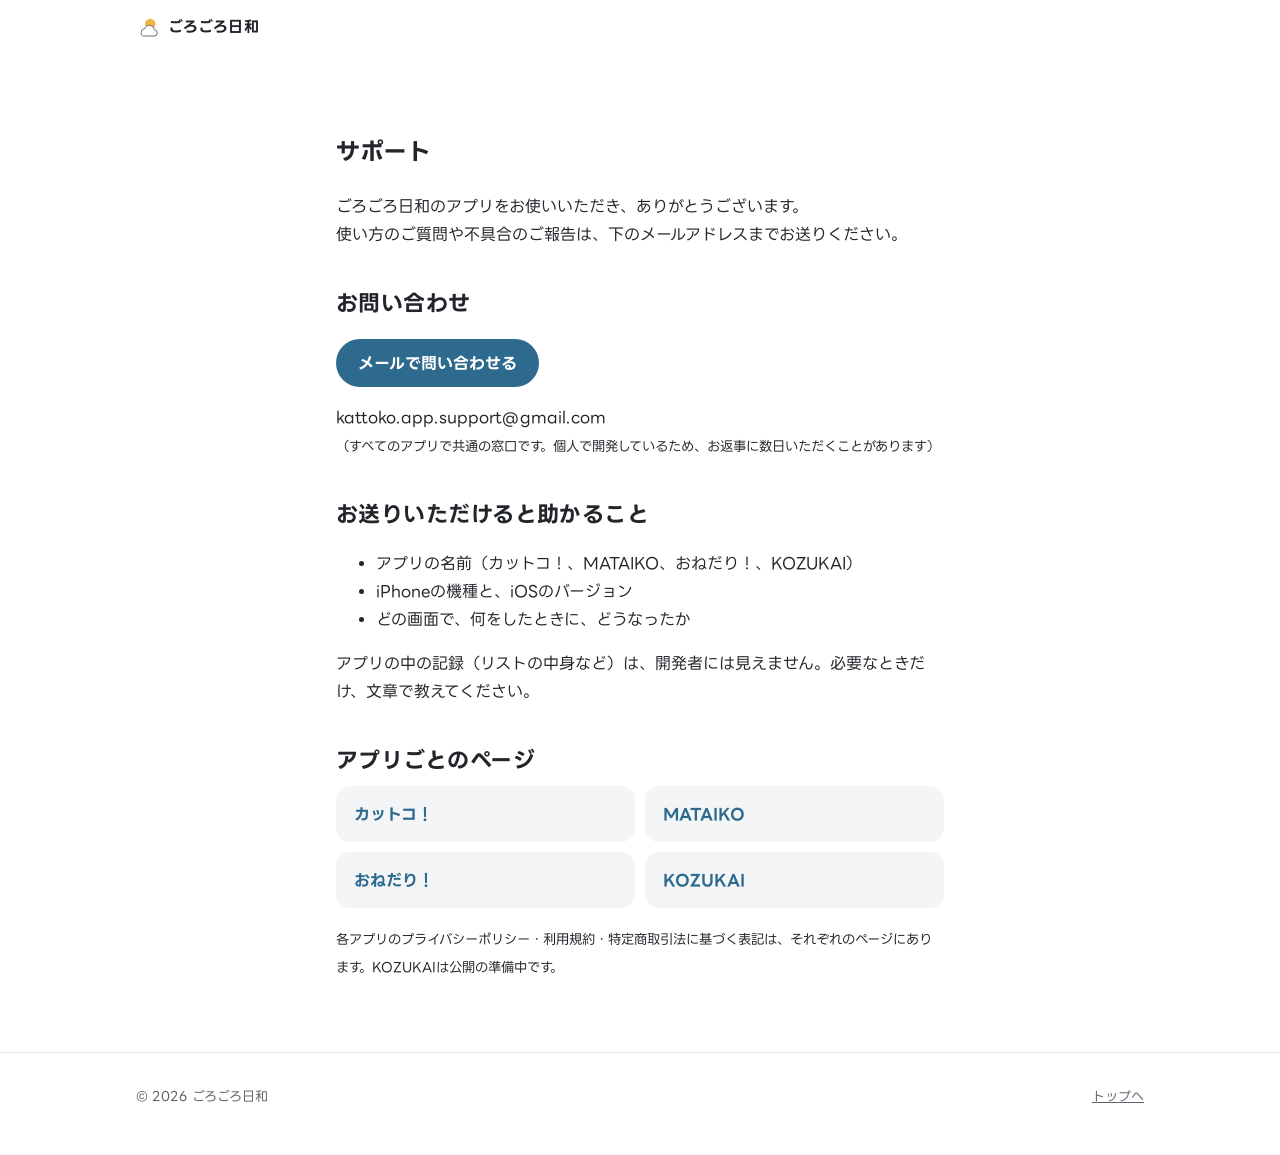
==== support/index.html @ e31d8586 "ポータル（トップ・アプリ紹介・サポート・プライバシー）を追加 - トップ: アプリ一覧（apps.json から表示、画面のスクリーンショット付き）、KOZUKAIは近日公開 - アプリ紹介ページ: " ====
<!doctype html>
<html lang="ja">
<head>
  <meta charset="utf-8">
  <meta name="viewport" content="width=device-width, initial-scale=1, viewport-fit=cover">
  <meta name="referrer" content="no-referrer">
  <title>サポート｜ごろごろ日和</title>
  <meta name="description" content="ごろごろ日和のアプリについてのお問い合わせ・サポート。">
  <link rel="preconnect" href="https://fonts.googleapis.com">
  <link rel="preconnect" href="https://fonts.gstatic.com" crossorigin>
  <link rel="stylesheet" href="https://fonts.googleapis.com/css2?family=LINE+Seed+JP:wght@400;700;800&display=swap">
  <link rel="stylesheet" href="/assets/site.css">
</head>
<body>

<header class="site-header">
  <div class="wrap">
    <a class="brand" href="/">
      <svg class="brand-mark" viewBox="0 0 64 64" aria-hidden="true">
        <circle cx="38" cy="24" r="14" fill="var(--sun)"/>
        <path d="M14 46a10 10 0 0 1 9.6-10 13 13 0 0 1 25.2 3.4A8 8 0 0 1 48 56H18a8 8 0 0 1-4-10z" fill="var(--surface)" stroke="var(--sub)" stroke-width="2.5" stroke-linejoin="round"/>
      </svg>
      ごろごろ日和
    </a>
  </div>
</header>

<main>
  <section class="section">
    <div class="wrap prose">
      <h1>サポート</h1>
      <p>ごろごろ日和のアプリをお使いいただき、ありがとうございます。<br>使い方のご質問や不具合のご報告は、下のメールアドレスまでお送りください。</p>

      <h2>お問い合わせ</h2>
      <p><a class="btn" href="mailto:kattoko.app.support@gmail.com">メールで問い合わせる</a></p>
      <p>kattoko.app.support@gmail.com<br>
      <small>（すべてのアプリで共通の窓口です。個人で開発しているため、お返事に数日いただくことがあります）</small></p>

      <h2>お送りいただけると助かること</h2>
      <ul>
        <li>アプリの名前（カットコ！、MATAIKO、おねだり！、KOZUKAI）</li>
        <li>iPhoneの機種と、iOSのバージョン</li>
        <li>どの画面で、何をしたときに、どうなったか</li>
      </ul>
      <p>アプリの中の記録（リストの中身など）は、開発者には見えません。必要なときだけ、文章で教えてください。</p>

      <h2>アプリごとのページ</h2>
      <ul class="link-list">
        <li><a href="/kattoko/">カットコ！</a></li>
        <li><a href="/mataiko/">MATAIKO</a></li>
        <li><a href="/onedari/">おねだり！</a></li>
        <li><a href="https://ryoswalker.github.io/kozukai-legal/">KOZUKAI</a></li>
      </ul>
      <p><small>各アプリのプライバシーポリシー・利用規約・特定商取引法に基づく表記は、それぞれのページにあります。KOZUKAIは公開の準備中です。</small></p>
    </div>
  </section>
</main>

<footer class="site-footer">
  <div class="wrap">
    <span>© 2026 ごろごろ日和</span>
    <span><a href="/">トップへ</a></span>
  </div>
</footer>
</body>
</html>
---- assets/site.css ----
/*
  ごろごろ日和 サイト共通スタイル（トップ・アプリ紹介・サポート）
  - 外部から読むのは Google Fonts の LINE Seed JP だけ（各HTMLの <link>）。スクリプトは自前のみ
  - フォントが読めないときは、端末のフォント（ヒラギノ・游ゴシック・メイリオ）で表示する
  - 色は :root の変数で決める。アプリ紹介ページは、各ページの <style> で変数を上書きしてアプリの配色にする
*/

:root {
  /* 屋号の色は控えめに。主役は各アプリの色（カードの --card-accent） */
  --bg: #ffffff;
  --surface: #ffffff;
  --quiet: #f4f5f6;         /* 区切りの面 */
  --text: #22262b;
  --sub: #5d646d;           /* 白地で 6.1:1 */
  --accent: #2e6a8e;        /* リンク（白地で 5.9:1） */
  --accent-text: #ffffff;
  --accent-soft: #e6eff5;
  --ink-btn: #22262b;       /* アプリ一覧のボタン（白文字で 15:1） */
  --ink-btn-text: #ffffff;
  --sun: #f2b544;           /* ロゴの太陽のみ */
  --rule: #e6e8eb;
  --radius: 20px;
  --max: 1040px;
}
@media (prefers-color-scheme: dark) {
  :root:not([data-theme="light"]) {
    --bg: #18191b;
    --surface: #222427;
    --quiet: #1e2022;
    --text: #eceef0;
    --sub: #a3a9b0;
    --accent: #8cc3e3;
    --accent-text: #18191b;
    --accent-soft: #24313a;
    --ink-btn: #eceef0;
    --ink-btn-text: #18191b;
    --sun: #e0a73c;
    --rule: #33363a;
  }
}

* { box-sizing: border-box; }
html { -webkit-text-size-adjust: 100%; }
body {
  margin: 0;
  background: var(--bg);
  color: var(--text);
  font-family: "LINE Seed JP", "Hiragino Sans", "Hiragino Kaku Gothic ProN", "Yu Gothic UI", "Meiryo", sans-serif;
  line-height: 1.75;
  font-size: 16px;
}
img { max-width: 100%; display: block; }
a { color: var(--accent); }
a:focus-visible, button:focus-visible { outline: 3px solid var(--sun); outline-offset: 2px; border-radius: 6px; }

.wrap { max-width: var(--max); margin: 0 auto; padding: 0 16px; }
.section { padding: 56px 0; }
.section + .section { border-top: 1px solid var(--rule); }
.section h2 { font-size: 22px; margin: 0 0 6px; letter-spacing: .02em; }
.section .lead { color: var(--sub); margin: 0 0 28px; }

/* ヘッダー・フッター */
.site-header { padding: 14px 0; }
.site-header .wrap { display: flex; align-items: center; justify-content: space-between; gap: 12px; }
.brand { display: flex; align-items: center; gap: 8px; color: var(--text); text-decoration: none; font-weight: 700; font-size: 15px; letter-spacing: .04em; }
.brand-mark { width: 24px; height: 24px; flex: none; }
.site-nav { display: flex; gap: 16px; font-size: 14px; }
.site-nav a { color: var(--sub); text-decoration: none; }
.site-nav a:hover { color: var(--text); }

.site-footer { padding: 32px 0 48px; color: var(--sub); font-size: 13px; border-top: 1px solid var(--rule); }
.site-footer .wrap { display: flex; flex-wrap: wrap; gap: 8px 20px; justify-content: space-between; }
.site-footer a { color: var(--sub); }

/* トップの導入：屋号ではなく「何をつくっているか」を大きく */
.hero { padding: 28px 0 28px; }
.hero h1 span { display: inline-block; }
.hero h1 { font-size: clamp(26px, 7vw, 48px); line-height: 1.35; margin: 0 0 12px; font-weight: 800; letter-spacing: .01em; }
.hero p { margin: 0; max-width: 36em; color: var(--sub); font-size: 16px; }

/* アプリの一覧：1アプリ＝そのアプリの色の面。スマホは縦に積み、広い画面は2列 */
.app-grid { list-style: none; padding: 0; margin: 0; display: grid; gap: 14px; grid-template-columns: 1fr; }
@media (min-width: 760px) { .app-grid { grid-template-columns: 1fr 1fr; gap: 18px; } }
.app-card {
  --tint: var(--surface);
  background: var(--tint);
  background: color-mix(in srgb, var(--card-accent, var(--accent)) 15%, var(--surface));
  border-radius: 24px; padding: 22px 20px 20px;
  display: grid; grid-template-columns: 72px 1fr; gap: 0 16px; align-items: center;
}
@media (prefers-color-scheme: dark) {
  :root:not([data-theme="light"]) .app-card { background: color-mix(in srgb, var(--card-accent, var(--accent)) 20%, var(--surface)); }
}
.app-card img { width: 72px; height: 72px; border-radius: 17px; box-shadow: 0 2px 8px rgba(0,0,0,.12); }
.app-card > div { display: contents; }
.app-card h3 { grid-column: 2; margin: 0; font-size: 26px; line-height: 1.25; font-weight: 800; letter-spacing: .01em; }
.app-card h3 a { color: inherit; text-decoration: none; }
.app-card p { grid-column: 1 / -1; margin: 16px 0 18px; font-size: 19px; line-height: 1.55; font-weight: 600; }
.app-card .links { grid-column: 1 / -1; display: flex; flex-wrap: wrap; align-items: center; gap: 10px 18px; }
.app-card .links a { font-size: 15px; font-weight: 700; color: var(--text); }
.app-card .links a.store { display: inline-flex; align-items: center; min-height: 46px; padding: 0 20px; border-radius: 999px; background: var(--ink-btn); color: var(--ink-btn-text); text-decoration: none; }
@media (min-width: 760px) { .app-card { padding: 28px 26px 24px; } .app-card h3 { font-size: 28px; } }

/* 約束（大事にしていること） */
.promises { list-style: none; padding: 0; margin: 0; display: grid; gap: 8px 24px; grid-template-columns: repeat(auto-fill, minmax(min(100%, 210px), 1fr)); }
.promises li { border-top: 2px solid var(--text); padding: 14px 0 4px; }
.promises strong { display: block; font-size: 16px; margin-bottom: 4px; }
.promises span { color: var(--sub); font-size: 14px; line-height: 1.6; display: block; }

/* ボタン */
.btn { display: inline-flex; align-items: center; justify-content: center; gap: 8px; min-height: 48px; padding: 0 22px; border-radius: 999px; background: var(--accent); color: var(--accent-text); font-weight: 700; text-decoration: none; }
.btn-sub { background: transparent; color: var(--accent); border: 1.5px solid currentColor; }

/* アプリ紹介ページ */
.app-hero { padding: 40px 0 48px; display: grid; gap: 24px; align-items: center; grid-template-columns: 1fr; text-align: center; }
.app-hero img.icon { width: 112px; height: 112px; border-radius: 26px; margin: 0 auto; box-shadow: 0 6px 18px rgba(0,0,0,.12); }
.app-hero h1 { margin: 0; font-size: clamp(28px, 7vw, 40px); }
.app-hero .catch { margin: 4px 0 0; font-size: 18px; }
.app-hero .note { margin: 6px 0 20px; color: var(--sub); font-size: 14px; }

.clouds { list-style: none; padding: 0; margin: 0; display: grid; gap: 14px; }
.clouds li { background: var(--surface); border-radius: var(--radius); padding: 18px; display: grid; gap: 10px; grid-template-columns: 1fr; }
.clouds .before, .clouds .after { display: flex; gap: 10px; align-items: flex-start; }
.clouds .before { color: var(--sub); }
.clouds .label { flex: none; font-size: 12px; font-weight: 700; padding: 2px 10px; border-radius: 999px; margin-top: 3px; }
.clouds .before .label { background: var(--rule); color: var(--sub); }
.clouds .after .label { background: var(--accent-soft); color: var(--accent-strong, var(--accent)); }
@media (min-width: 720px) {
  .clouds li { grid-template-columns: 1fr 1fr; align-items: center; }
}

.features { list-style: none; padding: 0; margin: 0; display: grid; gap: 28px; grid-template-columns: repeat(auto-fill, minmax(min(100%, 240px), 1fr)); }
.features img { width: 100%; max-width: 260px; margin: 0 auto 12px; border-radius: 22px; box-shadow: 0 4px 14px rgba(0,0,0,.10); background: var(--surface); }
.features h3 { margin: 0 0 4px; font-size: 17px; text-align: center; }
.features p { margin: 0; color: var(--sub); font-size: 14px; text-align: center; line-height: 1.6; }

.price { background: var(--surface); border-radius: var(--radius); padding: 22px; display: grid; gap: 14px; }
.price-row { display: flex; justify-content: space-between; gap: 12px; align-items: baseline; border-bottom: 1px dashed var(--rule); padding-bottom: 12px; }
.price-row:last-child { border-bottom: 0; padding-bottom: 0; }
.price-row span { color: var(--sub); font-size: 14px; }
.price-row b { white-space: nowrap; }

.faq details { background: var(--surface); border-radius: 14px; padding: 14px 18px; }
.faq details + details { margin-top: 10px; }
.faq summary { cursor: pointer; font-weight: 700; }
.faq details p { margin: 8px 0 0; color: var(--sub); font-size: 15px; }

.link-list { list-style: none; padding: 0; margin: 0; display: grid; gap: 10px; grid-template-columns: repeat(auto-fill, minmax(min(100%, 200px), 1fr)); }
.link-list a { display: block; background: var(--surface); border-radius: 14px; padding: 14px 18px; text-decoration: none; font-weight: 700; }

.prose { max-width: 40em; }
.prose h2 { margin-top: 36px; }

/* アプリのページの面（カード類）は、白地では薄いグレーの面にする */
.clouds li, .price, .faq details, .link-list a { background: var(--quiet); }
.promises strong { font-size: 17px; }
.section.apps { padding-top: 8px; border-top: 0; }
.vh { position: absolute; width: 1px; height: 1px; overflow: hidden; clip: rect(0 0 0 0); white-space: nowrap; }
/* アプリのページの「ほかのアプリ」は控えめに（主役はそのページのアプリ） */
[data-exclude] .app-card { grid-template-columns: 56px 1fr; padding: 18px; }
[data-exclude] .app-card img { width: 56px; height: 56px; border-radius: 13px; }
[data-exclude] .app-card h3 { font-size: 21px; }
[data-exclude] .app-card p { font-size: 16px; margin: 10px 0 12px; }

/* アプリの画面：枠の下から、iPhoneが顔を出す。画面の上半分だけ見せる */
.app-card.has-shot { padding-bottom: 0; overflow: hidden; grid-template-rows: auto auto auto 1fr; }
.app-card .shot {
  display: block; grid-column: 1 / -1; align-self: end; justify-self: center;
  width: min(68%, 260px); height: 250px; margin-top: 26px;
  border: 7px solid #22262b; border-bottom: 0; border-radius: 38px 38px 0 0;
  overflow: hidden; background: #22262b;
}
.app-card .shot img { width: 100%; height: auto; border-radius: 31px 31px 0 0; box-shadow: none; }
@media (prefers-color-scheme: dark) {
  :root:not([data-theme="light"]) .app-card .shot { border-color: #3b3f44; background: #3b3f44; }
}
@media (min-width: 760px) { .app-card .shot { height: 280px; } }
[data-exclude] .app-card .shot { height: 180px; width: min(56%, 200px); margin-top: 18px; border-width: 6px; border-radius: 30px 30px 0 0; }
[data-exclude] .app-card .shot img { border-radius: 24px 24px 0 0; }

/* ヘッダー：折り返さない。狭い画面では最後のリンク（サポート）だけ残す */
.brand, .site-nav a { white-space: nowrap; }
@media (max-width: 520px) { .site-nav a:not(:last-child) { display: none; } }
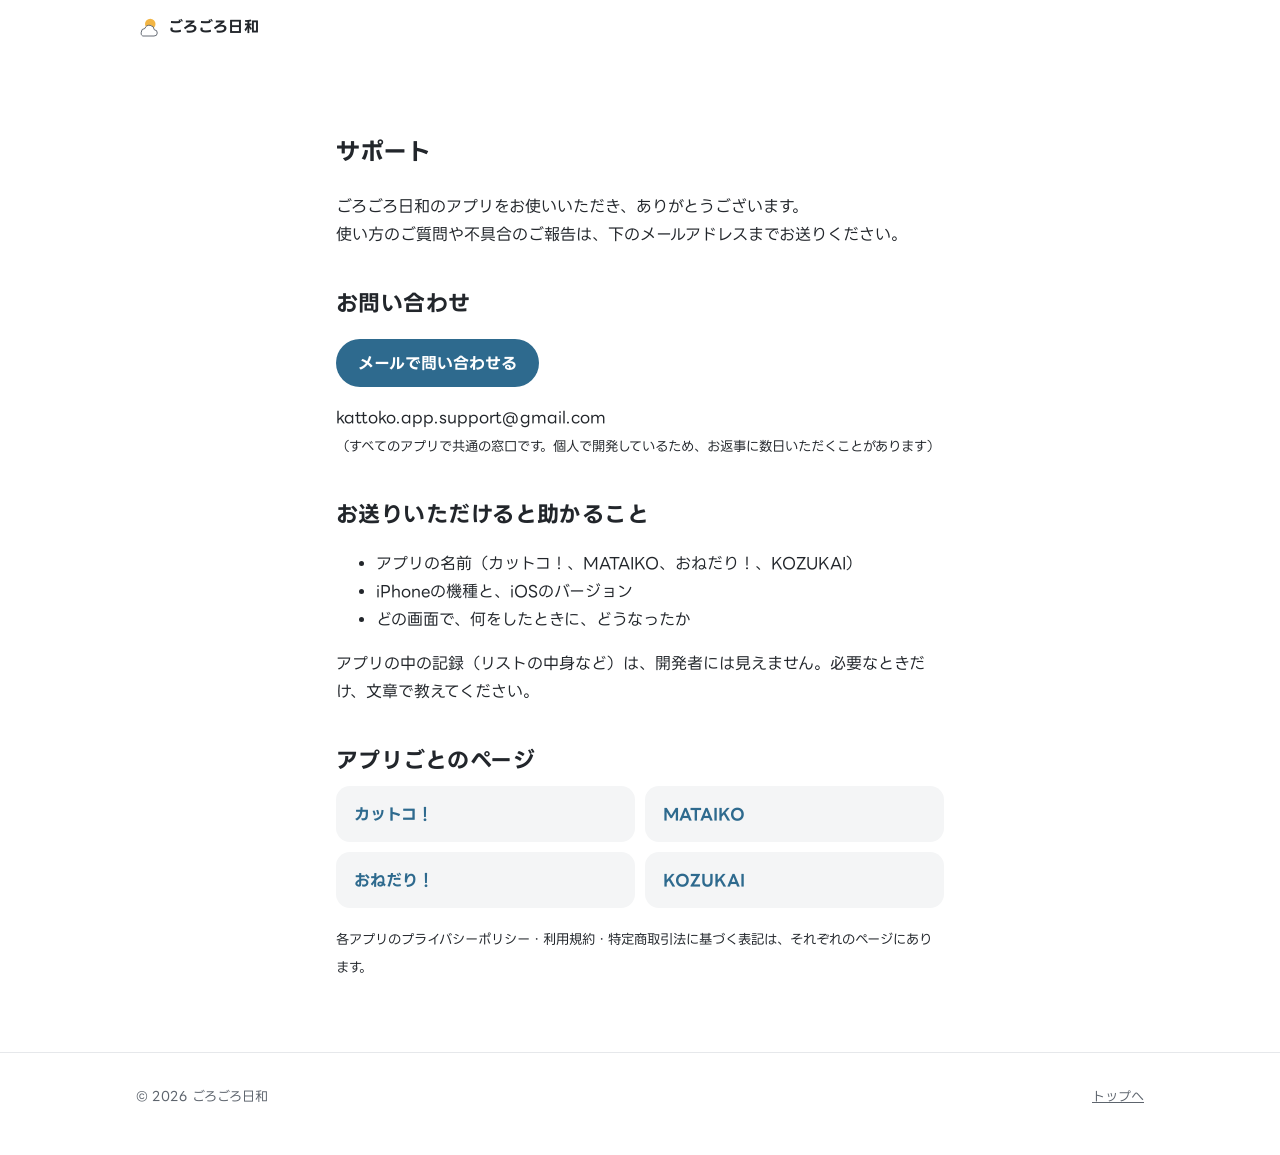
==== commit 57fdafe4: "KOZUKAIの公開に合わせて、近日公開から通常の掲載に切り替える - apps.json に KOZUKAI を追加（アプリ内の「ほかのアプリ」にも出る） - トップの近日公開の枠を、App Sto" ====
--- a/support/index.html
+++ b/support/index.html
@@ -49,9 +49,9 @@
         <li><a href="/kattoko/">カットコ！</a></li>
         <li><a href="/mataiko/">MATAIKO</a></li>
         <li><a href="/onedari/">おねだり！</a></li>
-        <li><a href="https://ryoswalker.github.io/kozukai-legal/">KOZUKAI</a></li>
+        <li><a href="/kozukai/">KOZUKAI</a></li>
       </ul>
-      <p><small>各アプリのプライバシーポリシー・利用規約・特定商取引法に基づく表記は、それぞれのページにあります。KOZUKAIは公開の準備中です。</small></p>
+      <p><small>各アプリのプライバシーポリシー・利用規約・特定商取引法に基づく表記は、それぞれのページにあります。</small></p>
     </div>
   </section>
 </main>
--- a/assets/site.css
+++ b/assets/site.css
@@ -49,7 +49,7 @@
   line-height: 1.75;
   font-size: 16px;
 }
-img { max-width: 100%; display: block; }
+img { max-width: 100%; height: auto; display: block; }
 a { color: var(--accent); }
 a:focus-visible, button:focus-visible { outline: 3px solid var(--sun); outline-offset: 2px; border-radius: 6px; }
 
@@ -181,3 +181,6 @@
 /* ヘッダー：折り返さない。狭い画面では最後のリンク（サポート）だけ残す */
 .brand, .site-nav a { white-space: nowrap; }
 @media (max-width: 520px) { .site-nav a:not(:last-child) { display: none; } }
+
+/* 近日公開 */
+.soon-badge { display: inline-flex; align-items: center; min-height: 46px; padding: 0 20px; border-radius: 999px; border: 2px solid var(--text); font-size: 15px; font-weight: 700; color: var(--text); }
